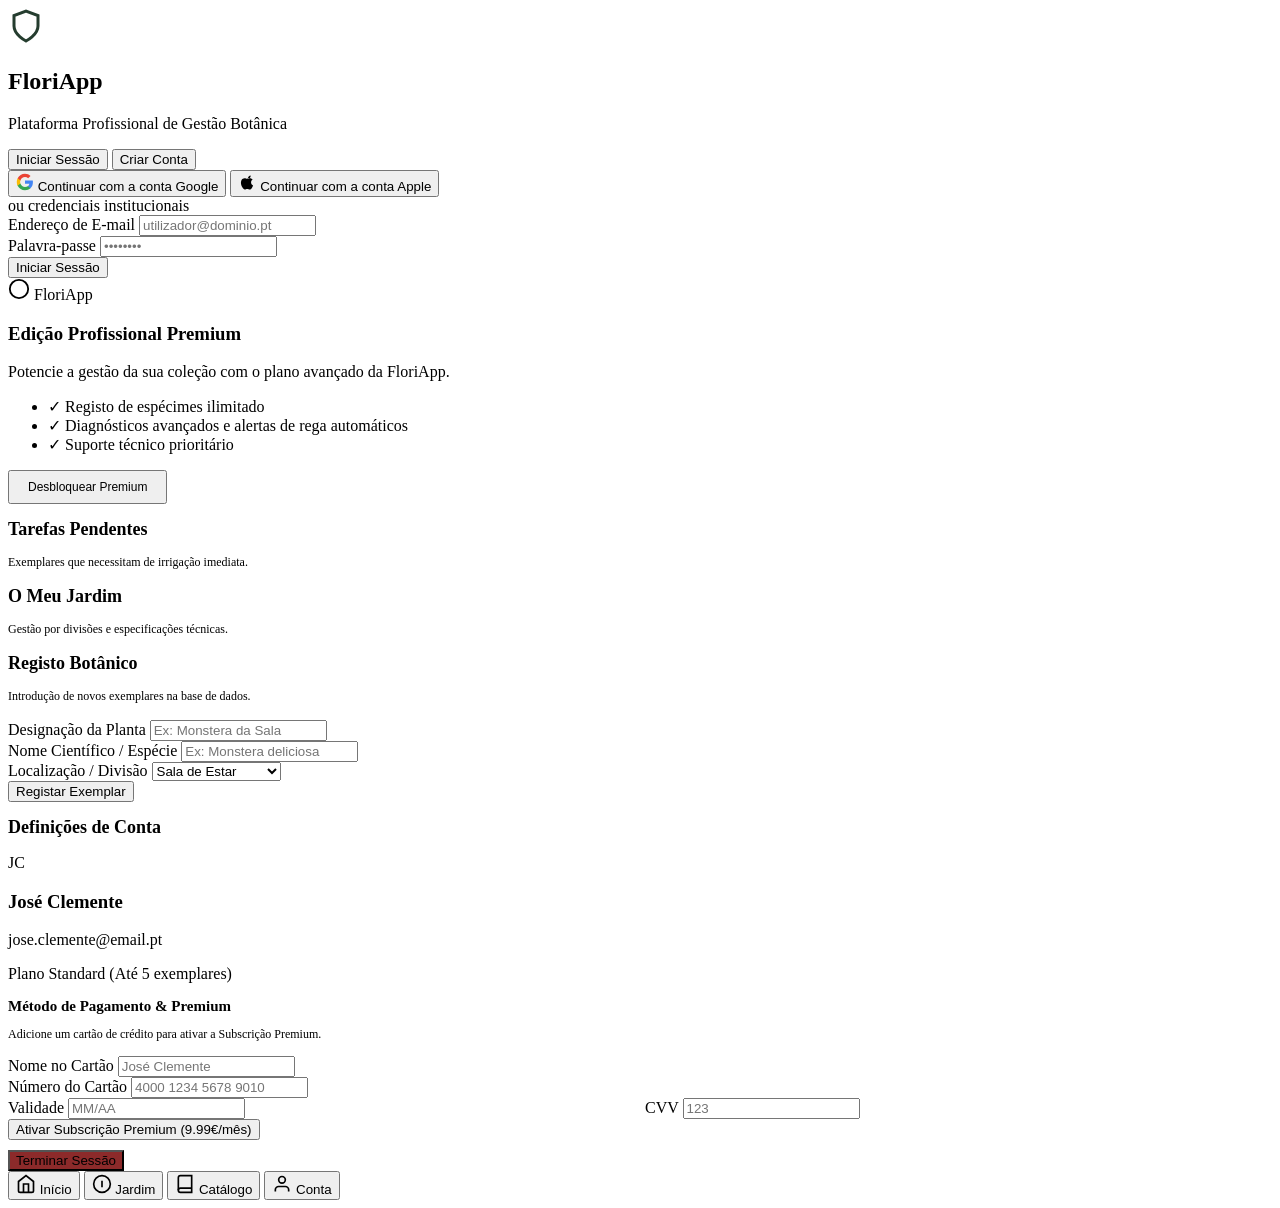
==== index.html @ fdb77f10 "Add files via upload" ====
<!DOCTYPE html>
<html lang="pt">
<head>
  <meta charset="UTF-8">
  <meta name="viewport" content="width=device-width, initial-scale=1.0">
  <title>FloriApp - Gestão Botânica Profissional</title>

  <link rel="manifest" href="manifest.json">
  <meta name="theme-color" content="#122117">
  <link rel="stylesheet" href="css/main.css">
</head>
<body>

  <!-- ========================================== -->
  <!-- ECRÃ DE AUTENTICAÇÃO                       -->
  <!-- ========================================== -->
  <section id="auth-screen" class="auth-wrapper">
    <div class="auth-card">
      <div class="auth-header">
        <svg width="36" height="36" viewBox="0 0 24 24" fill="none" stroke="#253d2f" stroke-width="2"><path d="M12 22s8-4 8-10V5l-8-3-8 3v7c0 6 8 10 8 10z"/></svg>
        <h1>FloriApp</h1>
        <p>Plataforma Profissional de Gestão Botânica</p>
      </div>

      <div class="auth-tabs">
        <button type="button" class="auth-tab-btn active" id="tab-login-btn">Iniciar Sessão</button>
        <button type="button" class="auth-tab-btn" id="tab-register-btn">Criar Conta</button>
      </div>

      <div class="auth-body">
        <button type="button" class="btn-social" id="btn-login-google">
          <svg width="18" height="18" viewBox="0 0 24 24"><path fill="#4285F4" d="M22.56 12.25c0-.78-.07-1.53-.2-2.25H12v4.26h5.92c-.26 1.37-1.04 2.53-2.21 3.31v2.77h3.57c2.08-1.92 3.28-4.74 3.28-8.09z"/><path fill="#34A853" d="M12 23c2.97 0 5.46-.98 7.28-2.66l-3.57-2.77c-.98.66-2.23 1.06-3.71 1.06-2.86 0-5.29-1.93-6.16-4.53H2.18v2.84C3.99 20.53 7.7 23 12 23z"/><path fill="#FBBC05" d="M5.84 14.09c-.22-.66-.35-1.36-.35-2.09s.13-1.43.35-2.09V7.06H2.18C1.43 8.55 1 10.22 1 12s.43 3.45 1.18 4.94l2.85-2.22.81-.63z"/><path fill="#EA4335" d="M12 5.38c1.62 0 3.06.56 4.21 1.64l3.15-3.15C17.45 2.09 14.97 1 12 1 7.7 1 3.99 3.47 2.18 7.06l3.66 2.84c.87-2.6 3.3-4.52 6.16-4.52z"/></svg>
          Continuar com a conta Google
        </button>

        <button type="button" class="btn-social" id="btn-login-apple">
          <svg width="18" height="18" viewBox="0 0 24 24" fill="currentColor"><path d="M18.71 19.5c-.83 1.24-1.71 2.45-3.05 2.47-1.34.03-1.77-.79-3.29-.79-1.53 0-2 .77-3.27.82-1.31.05-2.3-1.32-3.14-2.53C4.25 17 2.94 12.45 4.7 9.39c.87-1.52 2.43-2.48 4.12-2.51 1.28-.02 2.5.87 3.29.87.78 0 2.26-1.07 3.81-.91.65.03 2.47.26 3.64 1.98-.09.06-2.17 1.28-2.15 3.81.03 3.02 2.65 4.03 2.68 4.04-.03.07-.42 1.44-1.38 2.83M15.97 6.32c.62-.75 1.04-1.8 0.93-2.85-.9.04-2 .6-2.65 1.36-.58.68-1.09 1.76-.95 2.8.01 0 .03 0 .05 0 1 0 2.01-.56 2.62-1.31z"/></svg>
          Continuar com a conta Apple
        </button>

        <div class="divider">
          <span>ou credenciais institucionais</span>
        </div>

        <form id="form-auth" onsubmit="event.preventDefault(); window.handleLogin();">
          <div class="form-group" id="group-name" style="display: none;">
            <label for="auth-name">Nome Completo</label>
            <input type="text" id="auth-name" placeholder="José Clemente">
          </div>
          <div class="form-group">
            <label for="auth-email">Endereço de E-mail</label>
            <input type="email" id="auth-email" placeholder="utilizador@dominio.pt" required>
          </div>
          <div class="form-group">
            <label for="auth-password">Palavra-passe</label>
            <input type="password" id="auth-password" placeholder="••••••••" required>
          </div>
          <button type="submit" class="btn btn-primary" id="auth-submit-btn">Iniciar Sessão</button>
        </form>
      </div>
    </div>
  </section>

  <!-- ========================================== -->
  <!-- APLICAÇÃO PRINCIPAL                        -->
  <!-- ========================================== -->
  <div id="app-screen" class="app-wrapper hidden">
    
    <header class="main-header">
      <div class="header-content">
        <div class="brand">
          <svg width="22" height="22" viewBox="0 0 24 24" fill="none" stroke="currentColor" stroke-width="2"><path d="M12 2a10 10 0 0 1 10 10c0 5.5-4.5 10-10 10S2 17.5 2 12A10 10 0 0 1 12 2z"/></svg>
          <span>FloriApp</span>
        </div>
      </div>
    </header>

    <main class="container">
      <!-- INÍCIO -->
      <section id="inicio" class="tab-content active">
        <!-- Banner Promocional do Modo Premium -->
        <div class="premium-promo-card">
          <h3>Edição Profissional Premium</h3>
          <p>Potencie a gestão da sua coleção com o plano avançado da FloriApp.</p>
          <ul class="premium-features-list">
            <li>✓ Registo de espécimes ilimitado</li>
            <li>✓ Diagnósticos avançados e alertas de rega automáticos</li>
            <li>✓ Suporte técnico prioritário</li>
          </ul>
          <button class="btn btn-gold" id="btn-go-premium" style="width: auto; padding: 8px 18px; font-size: 12px;">Desbloquear Premium</button>
        </div>

        <div style="margin-bottom: 16px;">
          <h2 style="font-size: 18px; color: var(--primary-dark);">Tarefas Pendentes</h2>
          <p style="font-size: 12px; color: var(--text-muted);">Exemplares que necessitam de irrigação imediata.</p>
        </div>
        <div id="home-watering-list" class="cards-grid"></div>
      </section>

      <!-- JARDIM -->
      <section id="jardim" class="tab-content">
        <div style="margin-bottom: 16px;">
          <h2 style="font-size: 18px; color: var(--primary-dark);">O Meu Jardim</h2>
          <p style="font-size: 12px; color: var(--text-muted);">Gestão por divisões e especificações técnicas.</p>
        </div>

        <div id="jardim-list" class="cards-grid"></div>
      </section>

      <!-- CATÁLOGO -->
      <section id="catalogo" class="tab-content">
        <div style="margin-bottom: 16px;">
          <h2 style="font-size: 18px; color: var(--primary-dark);">Registo Botânico</h2>
          <p style="font-size: 12px; color: var(--text-muted);">Introdução de novos exemplares na base de dados.</p>
        </div>

        <div class="card">
          <form id="form-add-plant" onsubmit="event.preventDefault(); window.handleAddPlant();">
            <div class="form-group">
              <label for="plant-name">Designação da Planta</label>
              <input type="text" id="plant-name" placeholder="Ex: Monstera da Sala" required>
            </div>

            <div class="form-group">
              <label for="plant-species">Nome Científico / Espécie</label>
              <input type="text" id="plant-species" placeholder="Ex: Monstera deliciosa" required>
            </div>

            <div class="form-group">
              <label for="plant-location">Localização / Divisão</label>
              <select id="plant-location" required>
                <option value="Sala">Sala de Estar</option>
                <option value="Cozinha">Cozinha</option>
                <option value="Varanda">Varanda / Exterior</option>
                <option value="Quarto">Quarto</option>
              </select>
            </div>

            <button type="submit" class="btn btn-primary">Registar Exemplar</button>
          </form>
        </div>
      </section>

      <!-- PERFIL E CONTA -->
      <section id="perfil" class="tab-content">
        <div style="margin-bottom: 16px;">
          <h2 style="font-size: 18px; color: var(--primary-dark);">Definições de Conta</h2>
        </div>

        <div class="card profile-card">
          <div class="avatar" id="profile-avatar">JC</div>
          <div class="profile-info">
            <h3 id="profile-name">José Clemente</h3>
            <p id="profile-email">jose.clemente@email.pt</p>
            <span class="badge badge-free" id="profile-badge">Plano Standard (Até 5 exemplares)</span>
          </div>
        </div>

        <!-- Adicionar / Gerir Pagamento -->
        <div class="card" id="upgrade-section">
          <h3 style="font-size: 15px; margin-bottom: 6px;">Método de Pagamento & Premium</h3>
          <p style="font-size: 12px; color: var(--text-muted); margin-bottom: 14px;">Adicione um cartão de crédito para ativar a Subscrição Premium.</p>
          
          <form id="form-payment" onsubmit="event.preventDefault(); window.handlePayment();">
            <div class="form-group">
              <label for="card-holder">Nome no Cartão</label>
              <input type="text" id="card-holder" placeholder="José Clemente" required>
            </div>
            <div class="form-group">
              <label for="card-number">Número do Cartão</label>
              <input type="text" id="card-number" placeholder="4000 1234 5678 9010" required>
            </div>
            <div style="display: flex; gap: 10px;">
              <div class="form-group" style="flex: 1;">
                <label for="card-exp">Validade</label>
                <input type="text" id="card-exp" placeholder="MM/AA" required>
              </div>
              <div class="form-group" style="flex: 1;">
                <label for="card-cvv">CVV</label>
                <input type="password" id="card-cvv" placeholder="123" required>
              </div>
            </div>
            <button type="submit" class="btn btn-gold">Ativar Subscrição Premium (9.99€/mês)</button>
          </form>
        </div>

        <!-- Botões de Ação na Conta -->
        <div class="card">
          <button type="button" class="btn btn-danger-outline" id="btn-remove-card" style="display: none;" onclick="window.handleRemoveCard()">Retirar Cartão Guardado</button>
          <button type="button" class="btn btn-primary" id="btn-logout" onclick="window.handleLogout()" style="margin-top: 10px; background-color: #8c2a2a;">Terminar Sessão</button>
        </div>
      </section>
    </main>

    <!-- NAVEGAÇÃO INFERIOR -->
    <nav class="bottom-nav">
      <button class="nav-item active" data-tab="inicio" onclick="window.switchTab('inicio')">
        <svg width="20" height="20" viewBox="0 0 24 24" fill="none" stroke="currentColor" stroke-width="2"><path d="M3 9l9-7 9 7v11a2 2 0 0 1-2 2H5a2 2 0 0 1-2-2z"/><polyline points="9 22 9 12 15 12 15 22"/></svg>
        <span class="nav-label">Início</span>
      </button>
      <button class="nav-item" data-tab="jardim" onclick="window.switchTab('jardim')">
        <svg width="20" height="20" viewBox="0 0 24 24" fill="none" stroke="currentColor" stroke-width="2"><path d="M12 2a10 10 0 0 0-10 10c0 5.5 4.5 10 10 10s10-4.5 10-10A10 10 0 0 0 12 2z"/><path d="M12 8v8"/></svg>
        <span class="nav-label">Jardim</span>
      </button>
      <button class="nav-item" data-tab="catalogo" onclick="window.switchTab('catalogo')">
        <svg width="20" height="20" viewBox="0 0 24 24" fill="none" stroke="currentColor" stroke-width="2"><path d="M4 19.5A2.5 2.5 0 0 1 6.5 17H20"/><path d="M6.5 2H20v20H6.5A2.5 2.5 0 0 1 4 19.5v-15A2.5 2.5 0 0 1 6.5 2z"/></svg>
        <span class="nav-label">Catálogo</span>
      </button>
      <button class="nav-item" data-tab="perfil" onclick="window.switchTab('perfil')">
        <svg width="20" height="20" viewBox="0 0 24 24" fill="none" stroke="currentColor" stroke-width="2"><path d="M20 21v-2a4 4 0 0 0-4-4H8a4 4 0 0 0-4 4v2"/><circle cx="12" cy="7" r="4"/></svg>
        <span class="nav-label">Conta</span>
      </button>
    </nav>
  </div>

  <script src="js/app.js"></script>
  <script src="js/register-sw.js"></script>
</body>
</html>
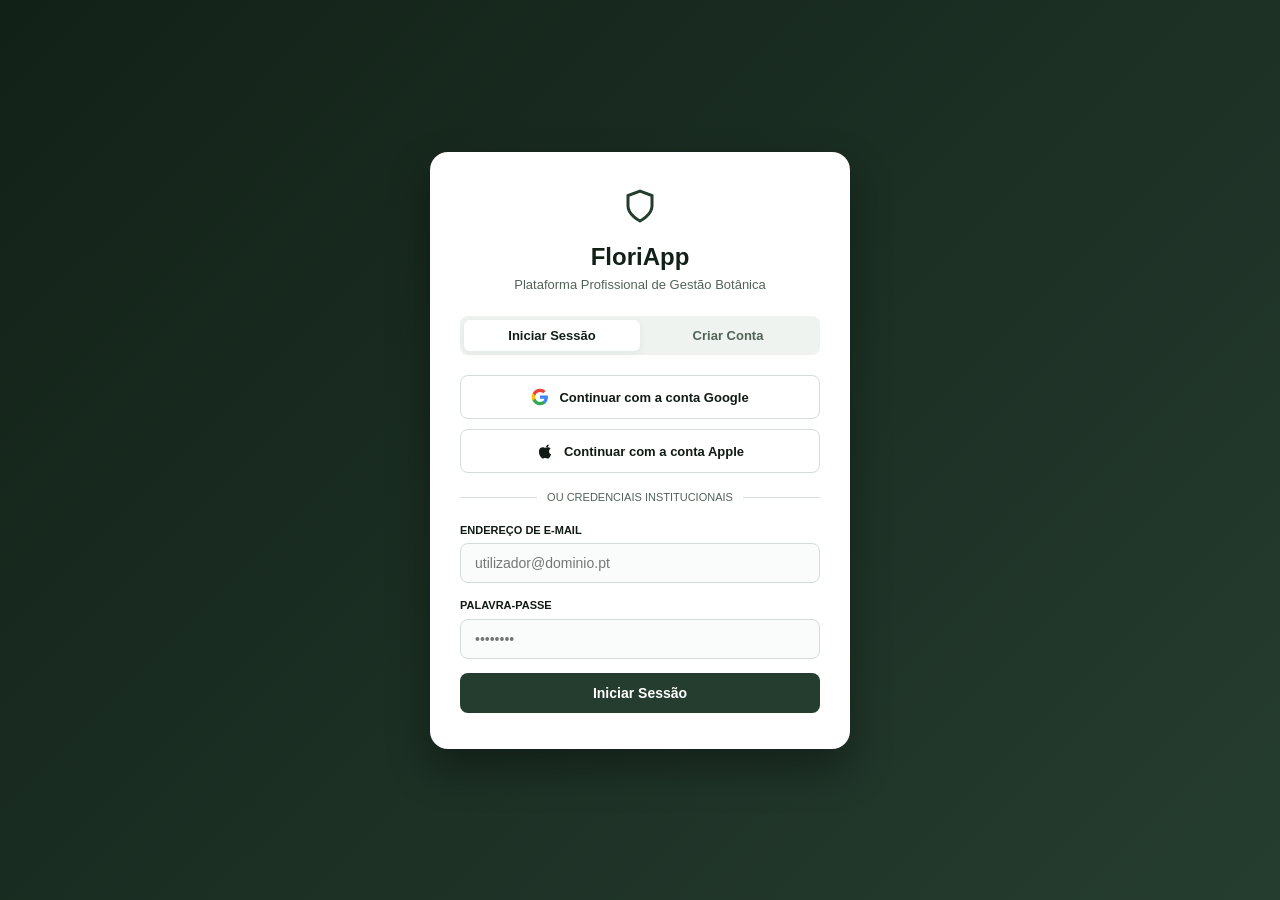
==== commit 5e57db5f: "Add files via upload" ====
--- a/index.html
+++ b/index.html
@@ -5,8 +5,12 @@
   <meta name="viewport" content="width=device-width, initial-scale=1.0">
   <title>FloriApp - Gestão Botânica Profissional</title>
 
-  <link rel="manifest" href="manifest.json">
+  <!-- PWA, Favicons e Cores (Apontados para assets/icons/) -->
+  <link rel="manifest" href="./manifest.json">
+  <link rel="icon" type="image/svg+xml" href="./assets/icons/icon-192.svg">
+  <link rel="apple-touch-icon" href="./assets/icons/icon-192.svg">
   <meta name="theme-color" content="#122117">
+
   <link rel="stylesheet" href="css/main.css">
 </head>
 <body>
@@ -78,7 +82,6 @@
     <main class="container">
       <!-- INÍCIO -->
       <section id="inicio" class="tab-content active">
-        <!-- Banner Promocional do Modo Premium -->
         <div class="premium-promo-card">
           <h3>Edição Profissional Premium</h3>
           <p>Potencie a gestão da sua coleção com o plano avançado da FloriApp.</p>
@@ -156,7 +159,6 @@
           </div>
         </div>
 
-        <!-- Adicionar / Gerir Pagamento -->
         <div class="card" id="upgrade-section">
           <h3 style="font-size: 15px; margin-bottom: 6px;">Método de Pagamento & Premium</h3>
           <p style="font-size: 12px; color: var(--text-muted); margin-bottom: 14px;">Adicione um cartão de crédito para ativar a Subscrição Premium.</p>
@@ -184,7 +186,6 @@
           </form>
         </div>
 
-        <!-- Botões de Ação na Conta -->
         <div class="card">
           <button type="button" class="btn btn-danger-outline" id="btn-remove-card" style="display: none;" onclick="window.handleRemoveCard()">Retirar Cartão Guardado</button>
           <button type="button" class="btn btn-primary" id="btn-logout" onclick="window.handleLogout()" style="margin-top: 10px; background-color: #8c2a2a;">Terminar Sessão</button>
@@ -213,7 +214,8 @@
     </nav>
   </div>
 
+  <!-- SCRIPT QUE REGISTA O SERVICE WORKER PWA -->
+  <script src="js/register-sw.js"></script>
   <script src="js/app.js"></script>
-  <script src="js/register-sw.js"></script>
 </body>
 </html>
--- a/css/main.css
+++ b/css/main.css
@@ -0,0 +1,396 @@
+:root {
+  --primary-dark: #122117;
+  --primary: #1b2d23;
+  --primary-militar: #253d2f;
+  --primary-light: #314f3e;
+  --accent-gold: #c5a038;
+  --bg-main: #f3f6f4;
+  --surface: #ffffff;
+  --text-primary: #111a14;
+  --text-muted: #526357;
+  --border: #d2ded5;
+  --radius-sm: 8px;
+  --radius-md: 12px;
+  --radius-lg: 18px;
+  --shadow-sm: 0 2px 8px rgba(18, 33, 23, 0.06);
+  --shadow-md: 0 10px 25px rgba(18, 33, 23, 0.12);
+}
+
+* {
+  box-sizing: border-box;
+  margin: 0;
+  padding: 0;
+  font-family: -apple-system, BlinkMacSystemFont, "Segoe UI", Roboto, Helvetica, Arial, sans-serif;
+}
+
+body {
+  background-color: var(--bg-main);
+  color: var(--text-primary);
+  line-height: 1.5;
+  -webkit-font-smoothing: antialiased;
+}
+
+.hidden {
+  display: none !important;
+}
+
+.auth-wrapper {
+  min-height: 100vh;
+  background: linear-gradient(135deg, var(--primary-dark) 0%, var(--primary-militar) 100%);
+  display: flex;
+  align-items: center;
+  justify-content: center;
+  padding: 24px 16px;
+}
+
+.auth-card {
+  background: var(--surface);
+  width: 100%;
+  max-width: 420px;
+  padding: 36px 30px;
+  border-radius: var(--radius-lg);
+  box-shadow: 0 20px 40px rgba(0, 0, 0, 0.35);
+}
+
+.auth-header {
+  text-align: center;
+  margin-bottom: 22px;
+}
+
+.auth-header h1 {
+  font-size: 24px;
+  color: var(--primary-dark);
+  font-weight: 700;
+  margin-top: 8px;
+}
+
+.auth-header p {
+  color: var(--text-muted);
+  font-size: 13px;
+}
+
+.auth-tabs {
+  display: flex;
+  background: #eef3ef;
+  border-radius: var(--radius-sm);
+  padding: 4px;
+  margin-bottom: 20px;
+}
+
+.auth-tab-btn {
+  flex: 1;
+  background: none;
+  border: none;
+  padding: 8px;
+  font-size: 13px;
+  font-weight: 600;
+  color: var(--text-muted);
+  cursor: pointer;
+  border-radius: 6px;
+}
+
+.auth-tab-btn.active {
+  background: var(--surface);
+  color: var(--primary-dark);
+  box-shadow: var(--shadow-sm);
+}
+
+.btn-social {
+  width: 100%;
+  height: 44px;
+  border: 1px solid var(--border);
+  border-radius: var(--radius-sm);
+  background: var(--surface);
+  color: var(--text-primary);
+  font-weight: 600;
+  font-size: 13px;
+  display: flex;
+  align-items: center;
+  justify-content: center;
+  gap: 10px;
+  cursor: pointer;
+  margin-bottom: 10px;
+}
+
+.divider {
+  display: flex;
+  align-items: center;
+  text-align: center;
+  margin: 16px 0;
+  color: var(--text-muted);
+  font-size: 11px;
+  text-transform: uppercase;
+}
+
+.divider::before, .divider::after {
+  content: '';
+  flex: 1;
+  border-bottom: 1px solid var(--border);
+}
+
+.divider span {
+  padding: 0 10px;
+}
+
+.form-group {
+  margin-bottom: 14px;
+}
+
+.form-group label {
+  display: block;
+  font-size: 11px;
+  font-weight: 600;
+  margin-bottom: 5px;
+  text-transform: uppercase;
+}
+
+.form-group input, .form-group select {
+  width: 100%;
+  padding: 11px 14px;
+  border: 1px solid var(--border);
+  border-radius: var(--radius-sm);
+  font-size: 14px;
+  outline: none;
+  background-color: #fafcfb;
+}
+
+.btn {
+  width: 100%;
+  padding: 12px;
+  border: none;
+  border-radius: var(--radius-sm);
+  font-weight: 600;
+  font-size: 14px;
+  cursor: pointer;
+}
+
+.btn-primary {
+  background-color: var(--primary-militar);
+  color: white;
+}
+
+.btn-gold {
+  background-color: var(--accent-gold);
+  color: white;
+}
+
+.btn-danger-outline {
+  background: transparent;
+  border: 1px solid #c93b3b;
+  color: #c93b3b;
+  margin-top: 10px;
+}
+
+.app-wrapper {
+  padding-bottom: 84px;
+}
+
+.main-header {
+  background-color: var(--primary-dark);
+  color: white;
+  padding: 16px 20px;
+  position: sticky;
+  top: 0;
+  z-index: 1000;
+}
+
+.header-content {
+  max-width: 600px;
+  margin: 0 auto;
+  display: flex;
+  justify-content: space-between;
+  align-items: center;
+}
+
+.brand {
+  display: flex;
+  align-items: center;
+  gap: 10px;
+  font-weight: 700;
+  font-size: 18px;
+}
+
+.container {
+  max-width: 600px;
+  margin: 0 auto;
+  padding: 24px 16px;
+}
+
+.tab-content {
+  display: none;
+}
+
+.tab-content.active {
+  display: block;
+}
+
+.premium-promo-card {
+  background: linear-gradient(135deg, #1b3a27 0%, #294d36 100%);
+  color: white;
+  border-radius: var(--radius-md);
+  padding: 22px;
+  margin-bottom: 22px;
+  box-shadow: var(--shadow-md);
+}
+
+.premium-promo-card h3 {
+  font-size: 18px;
+  font-weight: 700;
+  margin-bottom: 6px;
+  color: #e3f2e7;
+}
+
+.premium-promo-card p {
+  font-size: 13px;
+  opacity: 0.92;
+  margin-bottom: 14px;
+}
+
+.premium-features-list {
+  list-style: none;
+  margin-bottom: 18px;
+}
+
+.premium-features-list li {
+  font-size: 12px;
+  display: flex;
+  align-items: center;
+  gap: 8px;
+  margin-bottom: 6px;
+}
+
+.card {
+  background: var(--surface);
+  border-radius: var(--radius-md);
+  padding: 18px;
+  margin-bottom: 14px;
+  box-shadow: var(--shadow-sm);
+  border: 1px solid var(--border);
+}
+
+.cards-grid {
+  display: flex;
+  flex-direction: column;
+  gap: 12px;
+}
+
+.plant-card {
+  display: flex;
+  justify-content: space-between;
+  align-items: center;
+  transition: opacity 0.4s ease, transform 0.4s ease;
+}
+
+.plant-card.fade-out {
+  opacity: 0;
+  transform: scale(0.95);
+  pointer-events: none;
+}
+
+.plant-card.watered-success {
+  background-color: #f0f7f2;
+  border-color: #b8dac1;
+}
+
+.plant-actions {
+  display: flex;
+  gap: 8px;
+}
+
+.btn-action {
+  padding: 8px 14px;
+  font-size: 12px;
+  border-radius: var(--radius-sm);
+  border: none;
+  background: var(--primary-militar);
+  color: white;
+  font-weight: 600;
+  cursor: pointer;
+}
+
+.btn-rip {
+  padding: 8px 12px;
+  font-size: 12px;
+  border-radius: var(--radius-sm);
+  border: 1px solid var(--border);
+  background: #fafcfb;
+  color: #8c2a2a;
+  font-weight: 600;
+  cursor: pointer;
+}
+
+.profile-card {
+  display: flex;
+  align-items: center;
+  gap: 15px;
+}
+
+.avatar {
+  width: 48px;
+  height: 48px;
+  border-radius: 50%;
+  background: var(--primary-militar);
+  color: white;
+  display: flex;
+  align-items: center;
+  justify-content: center;
+  font-weight: 700;
+}
+
+.badge {
+  display: inline-block;
+  padding: 4px 10px;
+  font-size: 11px;
+  font-weight: 600;
+  border-radius: 4px;
+  margin-top: 6px;
+}
+
+.badge-free {
+  background: #e8f0eb;
+  color: var(--primary-dark);
+}
+
+.badge-premium {
+  background: #fcf6db;
+  color: #8c7314;
+}
+
+.bottom-nav {
+  position: fixed;
+  bottom: 0;
+  left: 0;
+  right: 0;
+  height: 64px;
+  background: var(--surface);
+  border-top: 1px solid var(--border);
+  display: flex;
+  justify-content: space-around;
+  align-items: center;
+  z-index: 1000;
+}
+
+.nav-item {
+  border: none;
+  background: none;
+  display: flex;
+  flex-direction: column;
+  align-items: center;
+  color: var(--text-muted);
+  cursor: pointer;
+  flex: 1;
+}
+
+.nav-label {
+  font-size: 11px;
+  margin-top: 3px;
+  font-weight: 500;
+}
+
+.nav-item.active {
+  color: var(--primary-militar);
+}
+
+.nav-item.active .nav-label {
+  font-weight: 700;
+}
